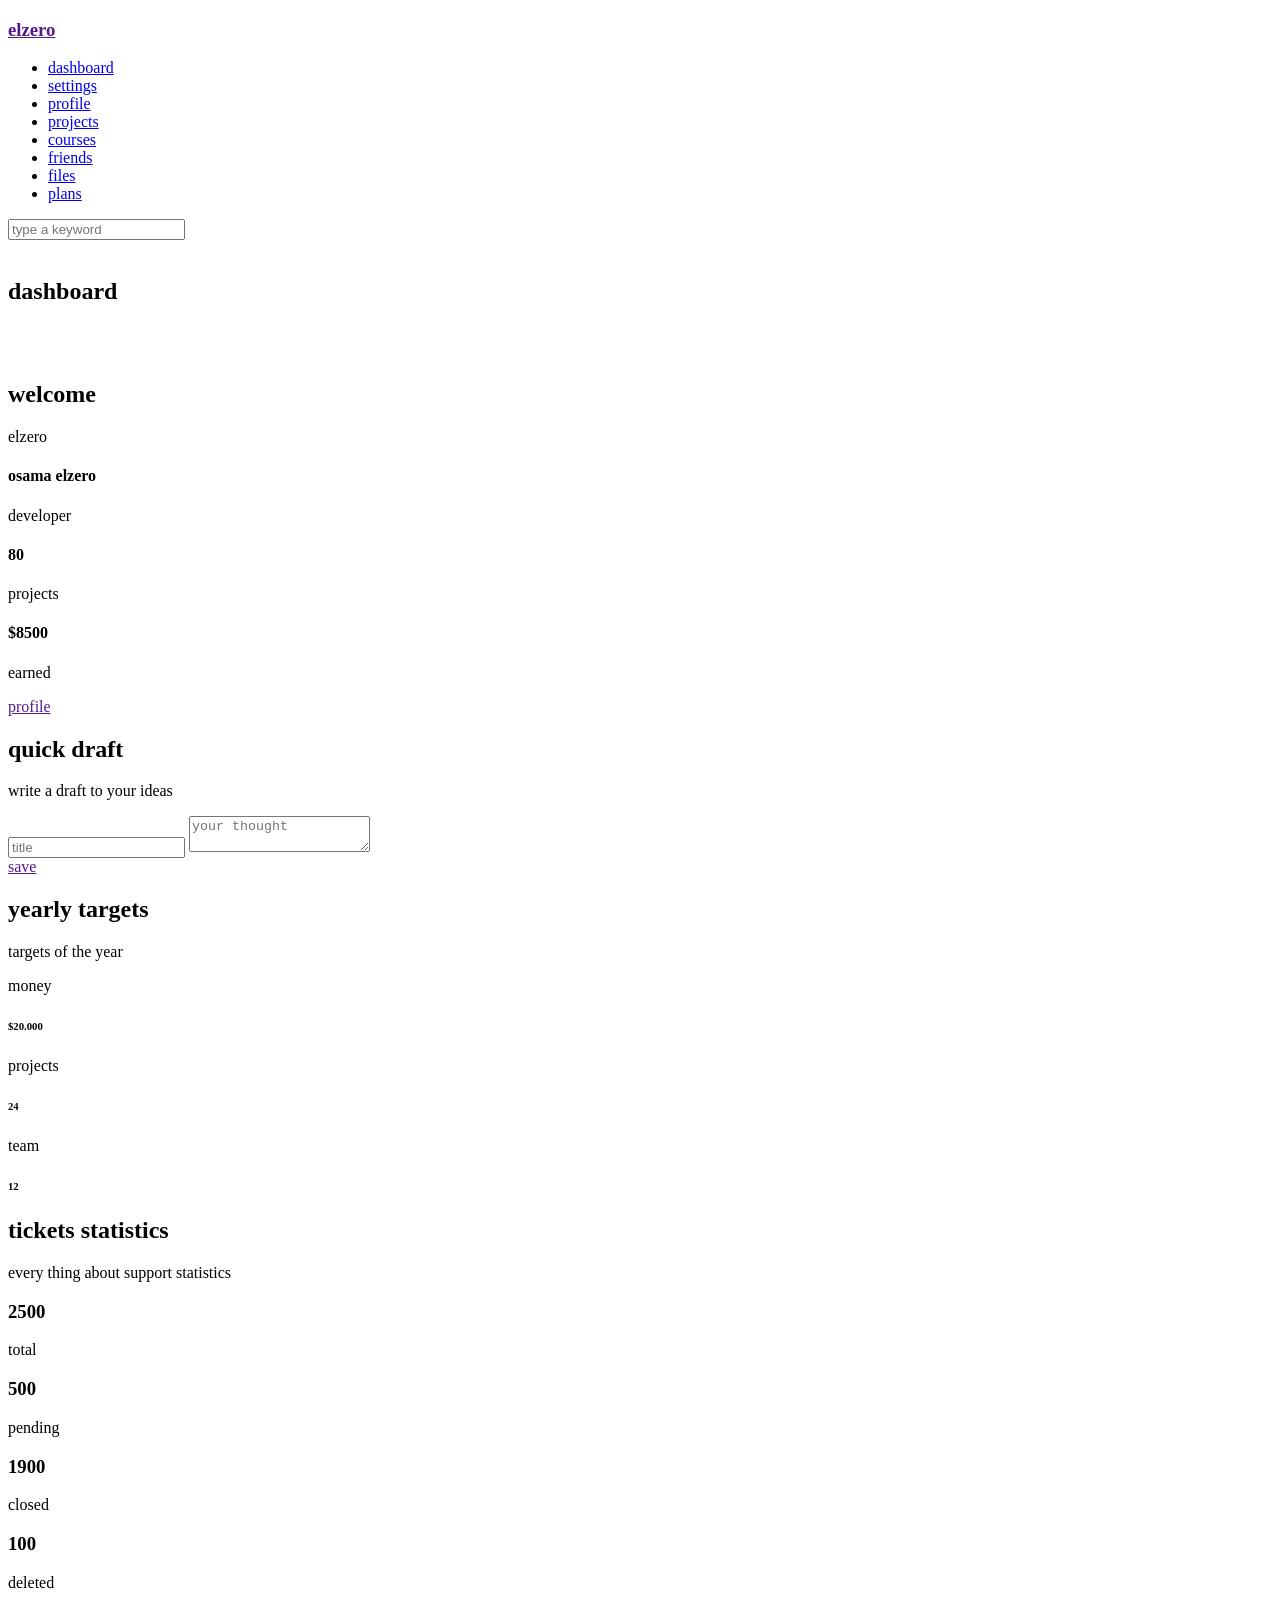
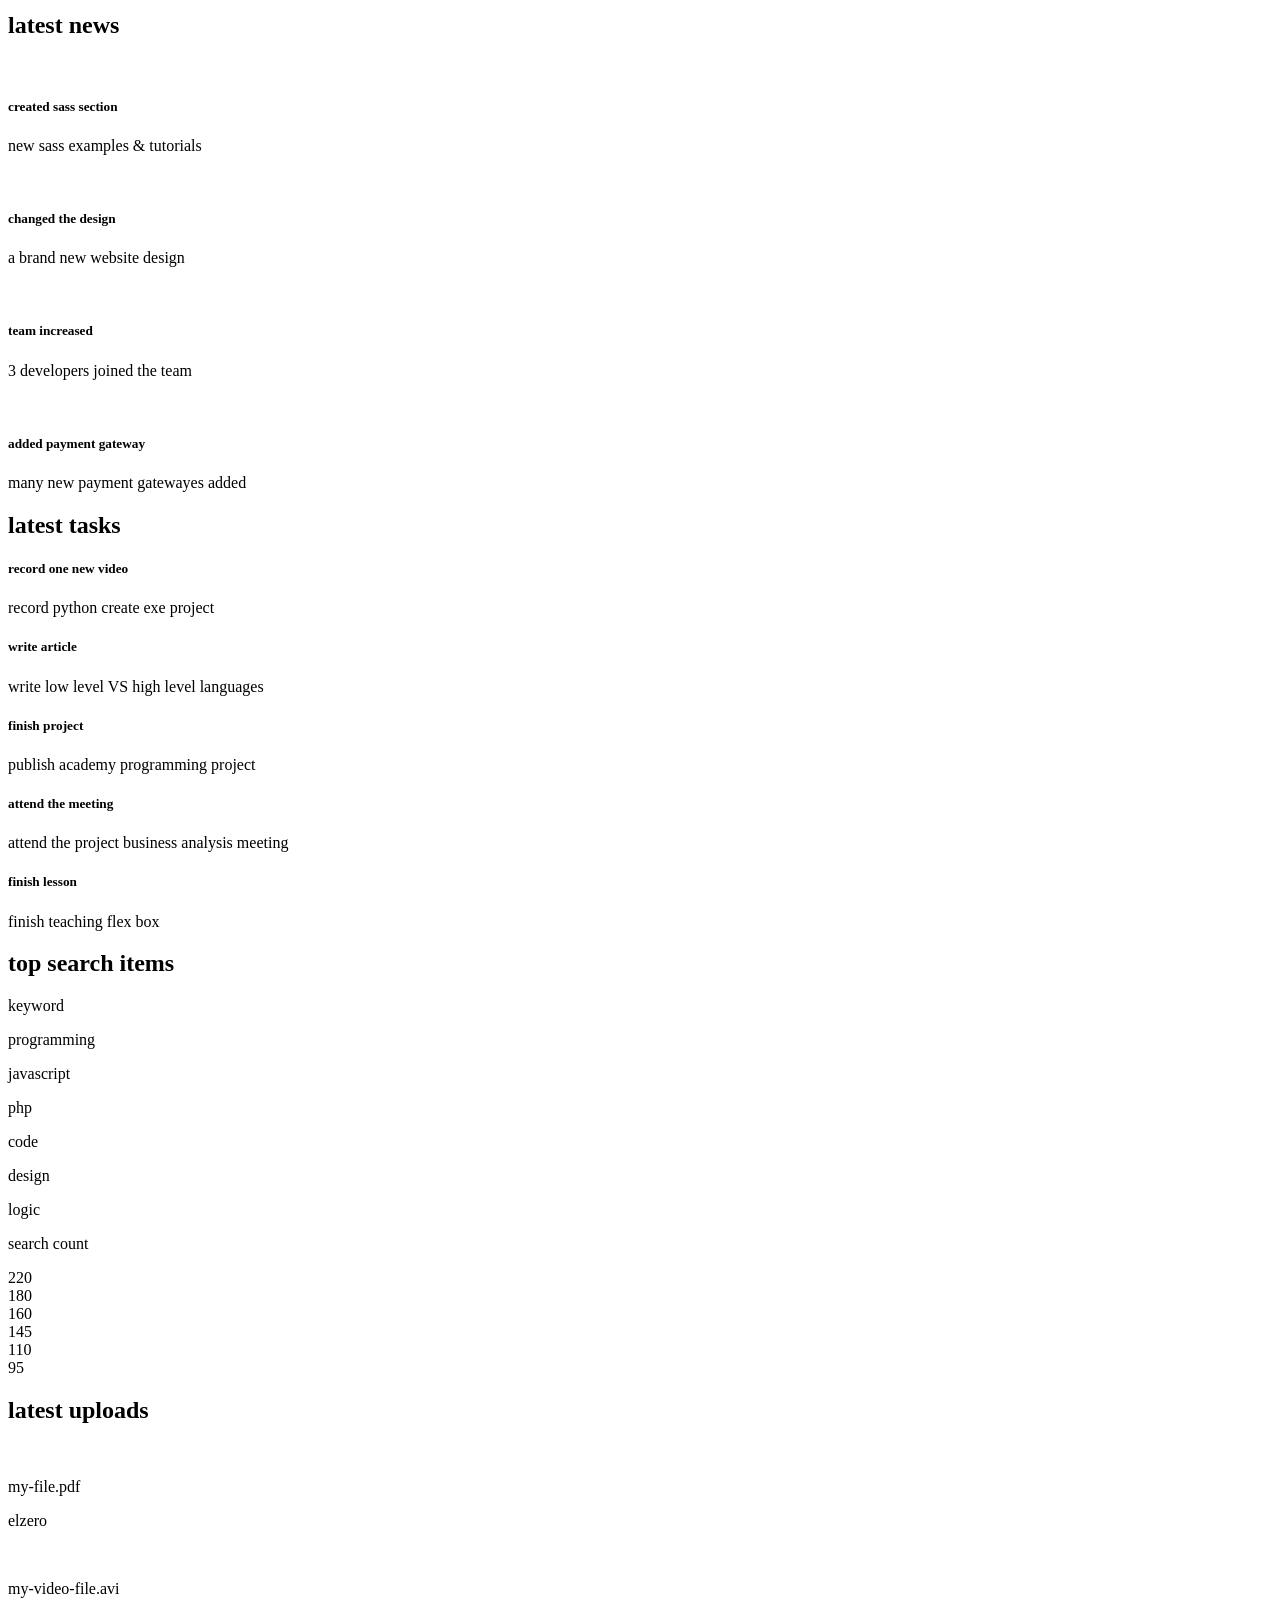
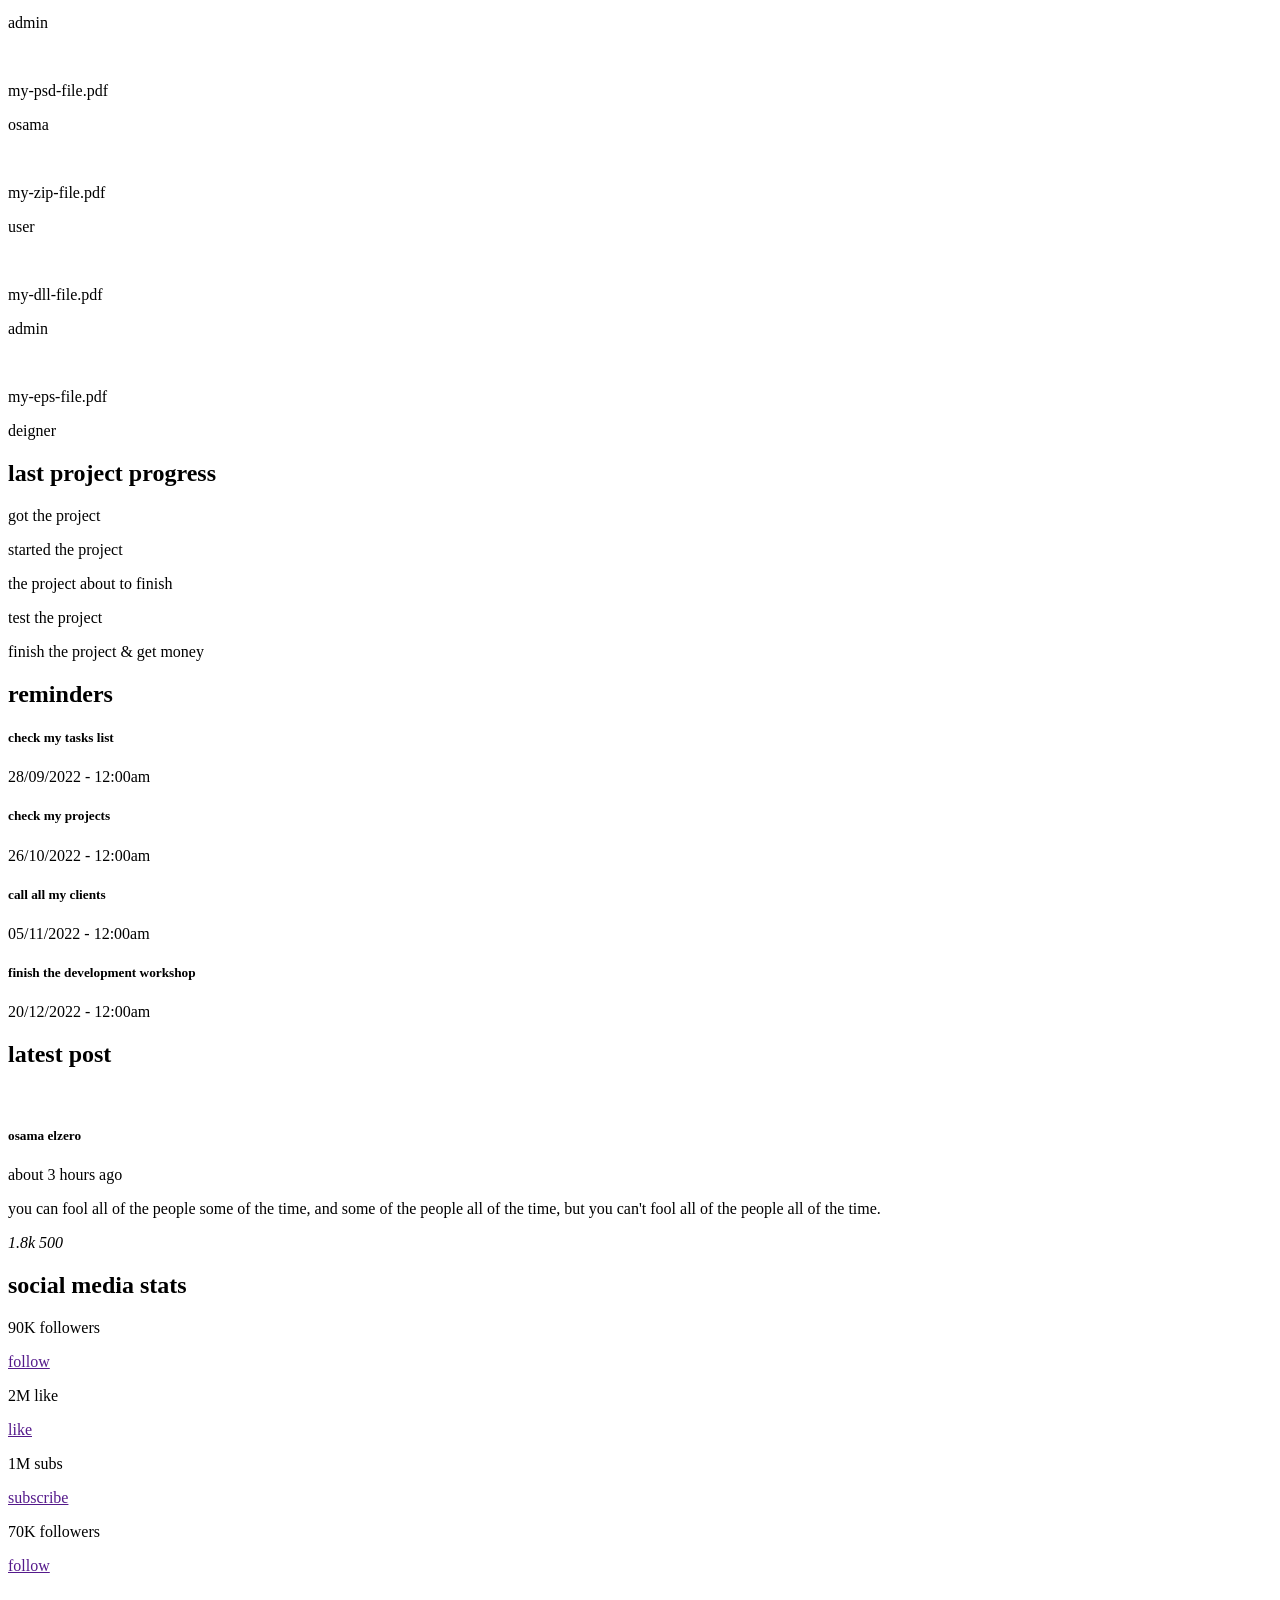
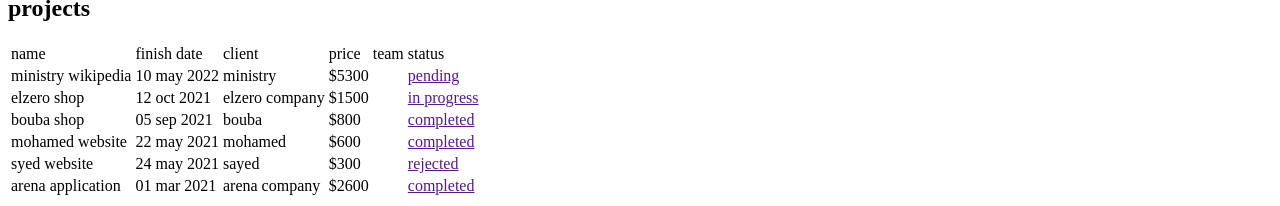
==== index.html @ 059d9dba "Add files via upload" ====
<!DOCTYPE html>
<html lang="en">
<head>
    <meta charset="UTF-8">
    <meta name="viewport" content="width=device-width, initial-scale=1.0">
    <title>Dashboard</title>
    <!-- Css-Files -->
    <link rel="stylesheet" href="/CSS/framework.css">
    <link rel="stylesheet" href="/CSS/normalized.css">
    <link rel="stylesheet" href="/CSS/style.css">
    <!-- Font-Awesome -->
    <link rel="stylesheet" href="https://cdnjs.cloudflare.com/ajax/libs/font-awesome/6.4.2/css/all.min.css"integrity="sha512-z3gLpd7yknf1YoNbCzqRKc4qyor8gaKU1qmn+CShxbuBusANI9QpRohGBreCFkKxLhei6S9CQXFEbbKuqLg0DA=="crossorigin="anonymous" referrerpolicy="no-referrer" />
    <!-- Google Font -->
    <link rel="preconnect" href="https://fonts.googleapis.com">
    <link rel="preconnect" href="https://fonts.gstatic.com" crossorigin>
    <link href="https://fonts.googleapis.com/css2?family=Cairo:wght@300;400;500;600;700;800;900;1000&display=swap" rel="stylesheet">
    <!--  -->
</head>
<body>
    <div class="page">
        <!-- Start-side-bar -->
    <aside>
        <h3 class="logo"><a href="">elzero</a></h3>
        <ul>
            <li class="active"><a href="index.html"><i class="fa-solid fa-chart-column fa-xs"></i>dashboard</a></li>
            <li><a href="settings.html"><i class="fa-solid fa-gear fa-xs"></i>settings</a></li>
            <li><a href="profile.html"><i class="fa-regular fa-user fa-xs"></i>profile</a></li>
            <li><a href="projects.html"><i class="fa-solid fa-diagram-project fa-xs"></i>projects</a></li>
            <li><a href="courses.html"><i class="fa-solid fa-graduation-cap fa-xs"></i>courses</a></li>
            <li><a href="friends.html"><i class="fa-regular fa-circle-user fa-xs"></i>friends</a></li>
            <li><a href="files.html"><i class="fa-regular fa-file fa-xs"></i>files</a></li>
            <li><a href="plans.html"><i class="fa-regular fa-credit-card fa-xs"></i>plans</a></li>
        </ul>
    </aside>
    <!-- End-side-bar -->
    <div class="website-content">
    <!-- Start-Nav-Bar -->
    <nav>
        <div class="container">
        <input type="search" placeholder="type a keyword">
        <div>
            <i class="fa-regular fa-bell"></i>
            <img src="/Images/avatar.png" alt="">
        </div>
        </div>
    </nav>
    <!-- End-Nav-Bar -->
    <!-- Start-Dashboard -->
    <section class="dashboard">
        <h2 class="heading">dashboard</h2>
        <div class="dashboard-content">
            <div class="container">
                <div class="box1">
                    <div class="image">
                    <img src="/Images/welcome.png" alt="">
                    </div>
                    <img class="image2" src="/Images/avatar.png" alt="">
                    <div class="text">
                        <h2>welcome</h2>
                        <p>elzero</p>
                    </div>
                    <div class="content">
                        <div>
                            <h4>osama elzero</h4>
                            <p>developer</p>
                        </div>
                        <div>
                            <h4>80</h4>
                            <p>projects</p>
                        </div>
                        <div>
                            <h4>$8500</h4>
                            <p>earned</p>
                        </div>
                    </div>
                    <a href="">profile</a>
                </div>
                <div class="box box2">
                    <h2 class="box-heading">quick draft</h2>
                    <p>write a draft to your ideas</p>
                    <form>
                    <input type="text" placeholder="title">
                    <textarea placeholder="your thought"></textarea>
                    </form>
                    <a href="">save</a>
                </div>
                <div class="box box3">
                    <h2 class="box-heading">yearly targets</h2>
                    <p>targets of the year</p>
                    <div class="box3-content">
                        <i class="fa-solid fa-dollar-sign fa-sm"></i>
                        <div class="details">
                            <p>money</p>
                            <h6>$20.000</h6>
                            <div class="progress"><div></div></div>
                        </div>
                    </div>
                    <div class="box3-content">
                        <i class="fa-solid fa-code fa-sm"></i>
                        <div class="details">
                            <p>projects</p>
                            <h6>24</h6>
                            <div class="progress"><div></div></div>
                        </div>
                    </div>
                    <div class="box3-content">
                        <i class="fa-solid fa-user fa-sm"></i>
                        <div class="details">
                            <p>team</p>
                            <h6>12</h6>
                            <div class="progress"><div></div></div>
                        </div>
                    </div>
                </div>
                <div class="box box4">
                    <h2 class="box-heading">tickets statistics</h2>
                    <p>every thing about support statistics</p>
                    <div class="box4-content">
                        <div>
                            <i class="fa-solid fa-square-poll-horizontal"></i>
                            <h3>2500</h3>
                            <p>total</p>
                        </div>
                        <div>
                            <i class="fa-solid fa-spinner"></i>
                            <h3>500</h3>
                            <p>pending</p>
                        </div>
                        <div>
                            <i class="fa-regular fa-circle-check"></i>
                            <h3>1900</h3>
                            <p>closed</p>
                        </div>
                        <div>
                            <i class="fa-regular fa-rectangle-xmark"></i>
                            <h3>100</h3>
                            <p>deleted</p>
                        </div>
                    </div>
                </div>
                <div class="box box5">
                    <h2 class="box-heading">latest news</h2>
                    <div class="box5-content">
                    <div class="content">
                        <img src="/Images/news-01.png" alt="">
                        <div class="text">
                            <h5>created sass section</h5>
                            <p>new sass examples & tutorials</p>
                        </div>
                    </div>
                    <div class="content">
                        <img src="/Images/news-02.png" alt="">
                        <div class="text">
                            <h5>changed the design</h5>
                            <p>a brand new website design</p>
                        </div>
                    </div>
                    <div class="content">
                        <img src="/Images/news-03.png" alt="">
                        <div class="text">
                            <h5>team increased</h5>
                            <p>3 developers joined the team</p>
                        </div>
                    </div>
                    <div class="content">
                        <img src="/Images/news-04.png" alt="">
                        <div class="text">
                            <h5>added payment gateway</h5>
                            <p>many new payment gatewayes added</p>
                        </div>
                    </div>
                    </div>
                </div>
                <div class="box box6">
                    <h2 class="box-heading">latest tasks</h2>
                    <div class="content">
                        <div class="text">
                        <h5>record one new video</h5>
                        <p>record python create exe project</p>
                        </div>
                        <a href=""><i class="fa-regular fa-trash-can fa-sm"></i></a>
                    </div>
                    <div class="content">
                        <div class="text">
                        <h5>write article</h5>
                        <p>write low level VS high level languages</p>
                        </div>
                        <a href=""><i class="fa-regular fa-trash-can fa-sm"></i></a>
                    </div>
                    <div class="content">
                        <div class="text">
                        <h5>finish project</h5>
                        <p>publish academy programming project</p>
                        </div>
                        <a href=""><i class="fa-regular fa-trash-can fa-sm"></i></a>
                    </div>
                    <div class="content">
                        <div class="text">
                        <h5>attend the meeting</h5>
                        <p>attend the project business analysis meeting</p>
                        </div>
                        <a href=""><i class="fa-regular fa-trash-can fa-sm"></i></a>
                    </div>
                    <div class="content">
                        <div class="text">
                        <h5>finish lesson</h5>
                        <p>finish teaching flex box</p>
                        </div>
                        <a href=""><i class="fa-regular fa-trash-can fa-sm"></i></a>
                    </div>
                </div>
                <div class="box box7">
                    <h2 class="box-heading">top search items</h2>
                    <div class="content">
                        <div class="col1">
                            <p>keyword</p>
                            <p>programming</p>
                            <p>javascript</p>
                            <p>php</p>
                            <p>code</p>
                            <p>design</p>
                            <p>logic</p>
                        </div>
                        <div class="col2">
                            <p>search count</p>
                            <div>220</div>
                            <div>180</div>
                            <div>160</div>
                            <div>145</div>
                            <div>110</div>
                            <div>95</div>
                        </div>
                    </div>
                </div>
                <div class="box box8">
                    <h2 class="box-heading">latest uploads</h2>
                    <div class="box8-content">
                    <div class="content">
                        <img src="/Images/pdf.svg" alt="">
                        <div class="text">
                            <p>my-file.pdf</p>
                            <p>elzero</p>
                        </div>
                    </div>
                    <div class="content">
                        <img src="/Images/avi.svg" alt="">
                        <div class="text">
                            <p>my-video-file.avi</p>
                            <p>admin</p>
                        </div>
                    </div>
                    <div class="content">
                        <img src="/Images/psd.svg" alt="">
                        <div class="text">
                            <p>my-psd-file.pdf</p>
                            <p>osama</p>
                        </div>
                    </div>
                    <div class="content">
                        <img src="/Images/zip.svg" alt="">
                        <div class="text">
                            <p>my-zip-file.pdf</p>
                            <p>user</p>
                        </div>
                    </div>
                    <div class="content">
                        <img src="/Images/dll.svg" alt="">
                        <div class="text">
                            <p>my-dll-file.pdf</p>
                            <p>admin</p>
                        </div>
                    </div>
                    <div class="content">
                        <img src="/Images/eps.svg" alt="">
                        <div class="text">
                            <p>my-eps-file.pdf</p>
                            <p>deigner</p>
                        </div>
                    </div>
                    </div>
                </div>
                <div class="box box9">
                    <h2 class="box-heading">last project progress</h2>
                    <div class="box9-content">
                    <div class="content">
                    <div class="list-style"><div></div></div>
                    <p>got the project</p>
                    </div>
                    <div class="content">
                    <div class="list-style"><div></div></div>
                    <p>started the project</p>
                    </div>
                    <div class="content">
                    <div class="list-style"><div></div></div>
                    <p>the project about to finish</p>
                    </div>
                    <div class="content">
                    <div class="list-style"><div></div></div>
                    <p>test the project</p>
                    </div>
                    <div class="content">
                    <div class="list-style"><div></div></div>
                    <p>finish the project & get money</p>
                    </div>
                    </div>
                </div>
                <div class="box box10">
                    <h2 class="box-heading">reminders</h2>
                    <div class="box10-content">
                    <div class="content">
                        <h5>check my tasks list</h5>
                        <p>28/09/2022 - 12:00am</p>
                    </div>
                    <div class="content">
                        <h5>check my projects</h5>
                        <p>26/10/2022 - 12:00am</p>
                    </div>
                    <div class="content">
                        <h5>call all my clients</h5>
                        <p>05/11/2022 - 12:00am</p>
                    </div>
                    <div class="content">
                        <h5>finish the development workshop</h5>
                        <p>20/12/2022 - 12:00am</p>
                    </div>
                    </div>
                </div>
                <div class="box box11">
                    <h2 class="box-heading">latest post</h2>
                    <div class="box11-content">
                        <div class="content">
                            <img src="/Images/avatar.png" alt="">
                            <div class="text">
                                <h5>osama elzero</h5>
                                <p>about 3 hours ago</p>
                            </div>
                        </div>
                        <p class="paragraph">
                            you can fool all of the people some of the time, and some of the people all of
                            the time, but you can't fool all of the people all of the time.</p>
                            <div class="social">
                                <i class="fa-regular fa-heart">1.8k</i>
                                <i class="fa-regular fa-comments">500</i>
                            </div>
                    </div>
                </div>
                <div class="box box12">
                    <h2 class="box-heading">social media stats</h2>
                    <div class="box12-content">
                        <div>
                            <i class="fa-brands fa-twitter fa-xl"></i>
                            <p>90K followers</p>
                            <a href="">follow</a>
                        </div>
                        <div>
                            <i class="fa-brands fa-facebook-f fa-xl"></i>
                            <p>2M like</p>
                            <a href="">like</a>
                        </div>
                        <div>
                            <i class="fa-brands fa-youtube fa-xl"></i>
                            <p>1M subs</p>
                            <a href="">subscribe</a>
                        </div>
                        <div>
                            <i class="fa-brands fa-linkedin fa-xl"></i>
                            <p>70K followers</p>
                            <a href="">follow</a>
                        </div>
                    </div>
                </div>
                <div class="box box13">
                    <h2 class="box-heading">projects</h2>
                    <table>
                        <thead>
                            <tr>
                            <td>name</td>
                            <td>finish date</td>
                            <td>client</td>
                            <td>price</td>
                            <td>team</td>
                            <td>status</td>
                            </tr>
                        </thead>
                        <tbody>
                            <tr>
                            <td>ministry wikipedia</td>
                            <td>10 may 2022</td>
                            <td>ministry</td>
                            <td>$5300</td>
                            <td>
                                <img src="/Images/team-01.png" alt="">
                                <img src="/Images/team-02.png" alt="">
                                <img src="/Images/team-03.png" alt="">
                                <img src="/Images/team-05.png" alt="">
                            </td>
                            <td><a href="">pending</a></td>
                            </tr>
                            <tr>
                                <td>elzero shop</td>
                                <td>12 oct 2021</td>
                                <td>elzero company</td>
                                <td>$1500</td>
                                <td>
                                    <img src="/Images/team-01.png" alt="">
                                    <img src="/Images/team-02.png" alt="">
                                    <img src="/Images/team-05.png" alt="">
                                </td>
                                <td><a href="">in progress</a></td>
                            </tr>
                            <tr>
                                <td>bouba shop</td>
                                <td>05 sep 2021</td>
                                <td>bouba</td>
                                <td>$800</td>
                                <td>
                                    <img src="/Images/team-02.png" alt="">
                                    <img src="/Images/team-03.png" alt="">
                                </td>
                                <td><a href="">completed</a></td>
                            </tr>
                            <tr>
                                <td>mohamed website</td>
                                <td>22 may 2021</td>
                                <td>mohamed</td>
                                <td>$600</td>
                                <td>
                                    <img src="/Images/team-01.png" alt="">
                                    <img src="/Images/team-02.png" alt="">
                                </td>
                                <td><a href="">completed</a></td>
                            </tr>
                            <tr>
                                <td>syed website</td>
                                <td>24 may 2021</td>
                                <td>sayed</td>
                                <td>$300</td>
                                <td>
                                    <img src="/Images/team-01.png" alt="">
                                    <img src="/Images/team-03.png" alt="">
                                </td>
                                <td><a href="">rejected</a></td>
                            </tr>
                            <tr>
                                <td>arena application</td>
                                <td>01 mar 2021</td>
                                <td>arena company</td>
                                <td>$2600</td>
                                <td>
                                    <img src="/Images/team-01.png" alt="">
                                    <img src="/Images/team-02.png" alt="">
                                    <img src="/Images/team-03.png" alt="">
                                    <img src="/Images/team-04.png" alt="">
                                </td>
                                <td><a href="">completed</a></td>
                            </tr>
                        </tbody>
                    </table>
                </div>
            </div>
        </div>
    </section>
    <!-- End-Dashboard -->
    </div>
    </div>
</body>
</html>
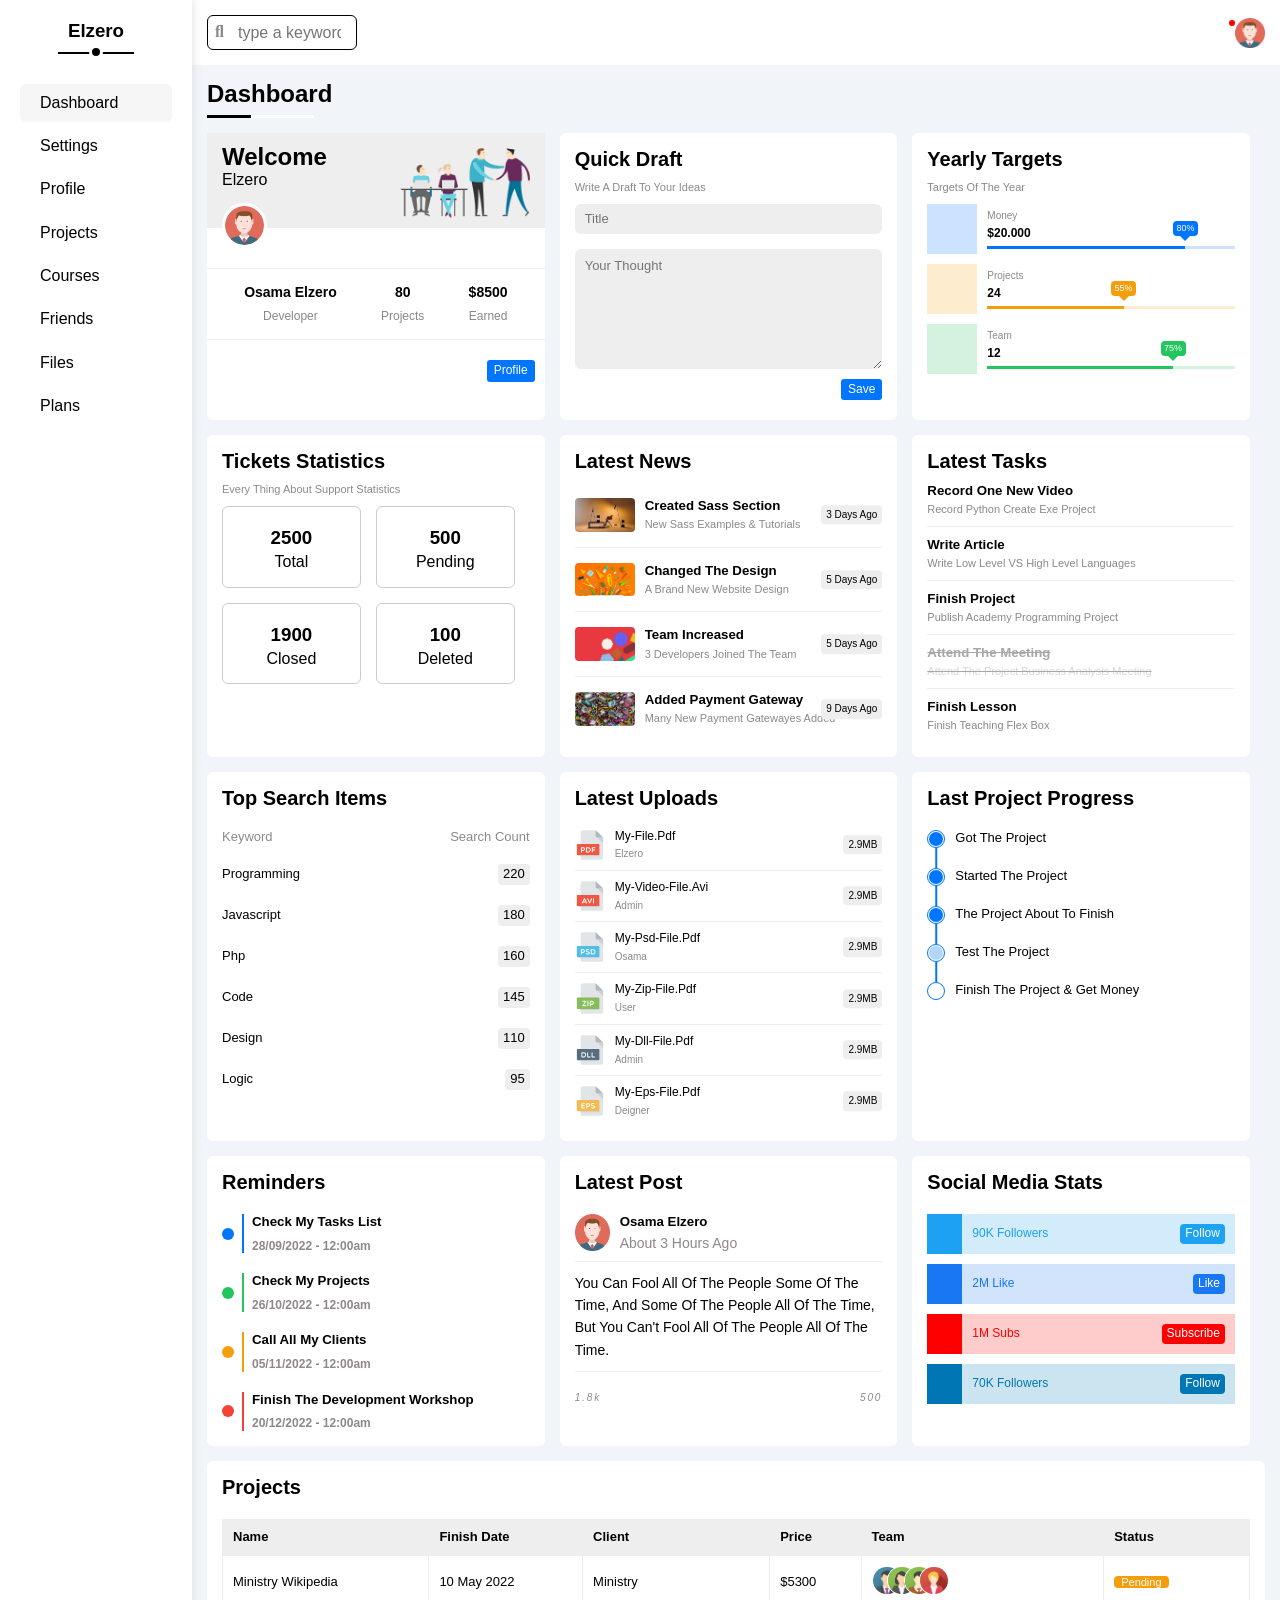
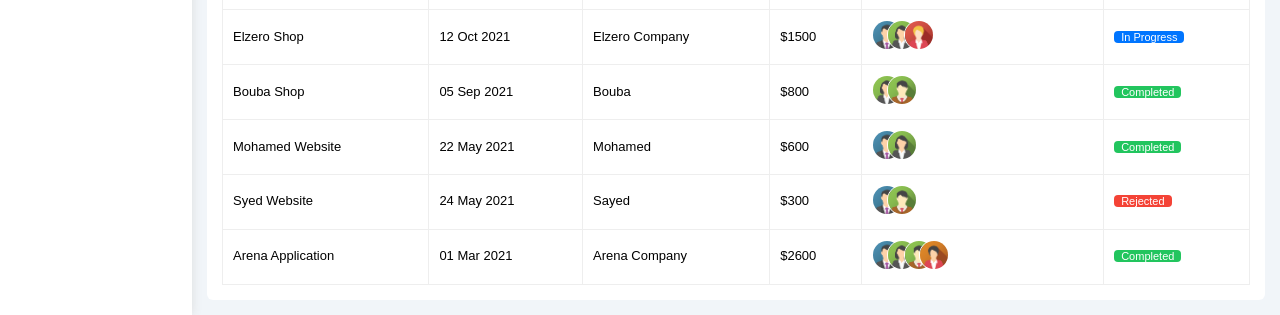
==== commit f86ff67a: "Update index.html" ====
--- a/index.html
+++ b/index.html
@@ -5,7 +5,7 @@
     <meta name="viewport" content="width=device-width, initial-scale=1.0">
     <title>Dashboard</title>
     <!-- Css-Files -->
-    <link rel="stylesheet" href="/CSS/framework.css">
+    <!-- <link rel="stylesheet" href="/CSS/framework.css">  -->
     <link rel="stylesheet" href="/CSS/normalized.css">
     <link rel="stylesheet" href="/CSS/style.css">
     <!-- Font-Awesome -->
@@ -464,4 +464,4 @@
     </div>
     </div>
 </body>
-</html>+</html>
--- a/CSS/normalized.css
+++ b/CSS/normalized.css
@@ -0,0 +1,349 @@
+/*! normalize.css v8.0.1 | MIT License | github.com/necolas/normalize.css */
+
+/* Document
+   ========================================================================== */
+
+/**
+ * 1. Correct the line height in all browsers.
+ * 2. Prevent adjustments of font size after orientation changes in iOS.
+ */
+
+  html {
+    line-height: 1.15; /* 1 */
+    -webkit-text-size-adjust: 100%; /* 2 */
+  }
+  
+  /* Sections
+     ========================================================================== */
+  
+  /**
+   * Remove the margin in all browsers.
+   */
+  
+  body {
+    margin: 0;
+  }
+  
+  /**
+   * Render the `main` element consistently in IE.
+   */
+  
+  main {
+    display: block;
+  }
+  
+  /**
+   * Correct the font size and margin on `h1` elements within `section` and
+   * `article` contexts in Chrome, Firefox, and Safari.
+   */
+  
+  h1 {
+    font-size: 2em;
+    margin: 0.67em 0;
+  }
+  
+  /* Grouping content
+     ========================================================================== */
+  
+  /**
+   * 1. Add the correct box sizing in Firefox.
+   * 2. Show the overflow in Edge and IE.
+   */
+  
+  hr {
+    box-sizing: content-box; /* 1 */
+    height: 0; /* 1 */
+    overflow: visible; /* 2 */
+  }
+  
+  /**
+   * 1. Correct the inheritance and scaling of font size in all browsers.
+   * 2. Correct the odd `em` font sizing in all browsers.
+   */
+  
+  pre {
+    font-family: monospace, monospace; /* 1 */
+    font-size: 1em; /* 2 */
+  }
+  
+  /* Text-level semantics
+     ========================================================================== */
+  
+  /**
+   * Remove the gray background on active links in IE 10.
+   */
+  
+  a {
+    background-color: transparent;
+  }
+  
+  /**
+   * 1. Remove the bottom border in Chrome 57-
+   * 2. Add the correct text decoration in Chrome, Edge, IE, Opera, and Safari.
+   */
+  
+  abbr[title] {
+    border-bottom: none; /* 1 */
+    text-decoration: underline; /* 2 */
+    text-decoration: underline dotted; /* 2 */
+  }
+  
+  /**
+   * Add the correct font weight in Chrome, Edge, and Safari.
+   */
+  
+  b,
+  strong {
+    font-weight: bolder;
+  }
+  
+  /**
+   * 1. Correct the inheritance and scaling of font size in all browsers.
+   * 2. Correct the odd `em` font sizing in all browsers.
+   */
+  
+  code,
+  kbd,
+  samp {
+    font-family: monospace, monospace; /* 1 */
+    font-size: 1em; /* 2 */
+  }
+  
+  /**
+   * Add the correct font size in all browsers.
+   */
+  
+  small {
+    font-size: 80%;
+  }
+  
+  /**
+   * Prevent `sub` and `sup` elements from affecting the line height in
+   * all browsers.
+   */
+  
+  sub,
+  sup {
+    font-size: 75%;
+    line-height: 0;
+    position: relative;
+    vertical-align: baseline;
+  }
+  
+  sub {
+    bottom: -0.25em;
+  }
+  
+  sup {
+    top: -0.5em;
+  }
+  
+  /* Embedded content
+     ========================================================================== */
+  
+  /**
+   * Remove the border on images inside links in IE 10.
+   */
+  
+  img {
+    border-style: none;
+  }
+  
+  /* Forms
+     ========================================================================== */
+  
+  /**
+   * 1. Change the font styles in all browsers.
+   * 2. Remove the margin in Firefox and Safari.
+   */
+  
+  button,
+  input,
+  optgroup,
+  select,
+  textarea {
+    font-family: inherit; /* 1 */
+    font-size: 100%; /* 1 */
+    line-height: 1.15; /* 1 */
+    margin: 0; /* 2 */
+  }
+  
+  /**
+   * Show the overflow in IE.
+   * 1. Show the overflow in Edge.
+   */
+  
+  button,
+  input { /* 1 */
+    overflow: visible;
+  }
+  
+  /**
+   * Remove the inheritance of text transform in Edge, Firefox, and IE.
+   * 1. Remove the inheritance of text transform in Firefox.
+   */
+  
+  button,
+  select { /* 1 */
+    text-transform: none;
+  }
+  
+  /**
+   * Correct the inability to style clickable types in iOS and Safari.
+   */
+  
+  button,
+  [type="button"],
+  [type="reset"],
+  [type="submit"] {
+    -webkit-appearance: button;
+  }
+  
+  /**
+   * Remove the inner border and padding in Firefox.
+   */
+  
+  button::-moz-focus-inner,
+  [type="button"]::-moz-focus-inner,
+  [type="reset"]::-moz-focus-inner,
+  [type="submit"]::-moz-focus-inner {
+    border-style: none;
+    padding: 0;
+  }
+  
+  /**
+   * Restore the focus styles unset by the previous rule.
+   */
+  
+  button:-moz-focusring,
+  [type="button"]:-moz-focusring,
+  [type="reset"]:-moz-focusring,
+  [type="submit"]:-moz-focusring {
+    outline: 1px dotted ButtonText;
+  }
+  
+  /**
+   * Correct the padding in Firefox.
+   */
+  
+  fieldset {
+    padding: 0.35em 0.75em 0.625em;
+  }
+  
+  /**
+   * 1. Correct the text wrapping in Edge and IE.
+   * 2. Correct the color inheritance from `fieldset` elements in IE.
+   * 3. Remove the padding so developers are not caught out when they zero out
+   *    `fieldset` elements in all browsers.
+   */
+  
+  legend {
+    box-sizing: border-box; /* 1 */
+    color: inherit; /* 2 */
+    display: table; /* 1 */
+    max-width: 100%; /* 1 */
+    padding: 0; /* 3 */
+    white-space: normal; /* 1 */
+  }
+  
+  /**
+   * Add the correct vertical alignment in Chrome, Firefox, and Opera.
+   */
+  
+  progress {
+    vertical-align: baseline;
+  }
+  
+  /**
+   * Remove the default vertical scrollbar in IE 10+.
+   */
+  
+  textarea {
+    overflow: auto;
+  }
+  
+  /**
+   * 1. Add the correct box sizing in IE 10.
+   * 2. Remove the padding in IE 10.
+   */
+  
+  [type="checkbox"],
+  [type="radio"] {
+    box-sizing: border-box; /* 1 */
+    padding: 0; /* 2 */
+  }
+  
+  /**
+   * Correct the cursor style of increment and decrement buttons in Chrome.
+   */
+  
+  [type="number"]::-webkit-inner-spin-button,
+  [type="number"]::-webkit-outer-spin-button {
+    height: auto;
+  }
+  
+  /**
+   * 1. Correct the odd appearance in Chrome and Safari.
+   * 2. Correct the outline style in Safari.
+   */
+  
+  [type="search"] {
+    -webkit-appearance: textfield; /* 1 */
+    outline-offset: -2px; /* 2 */
+  }
+  
+  /**
+   * Remove the inner padding in Chrome and Safari on macOS.
+   */
+  
+  [type="search"]::-webkit-search-decoration {
+    -webkit-appearance: none;
+  }
+  
+  /**
+   * 1. Correct the inability to style clickable types in iOS and Safari.
+   * 2. Change font properties to `inherit` in Safari.
+   */
+  
+  ::-webkit-file-upload-button {
+    -webkit-appearance: button; /* 1 */
+    font: inherit; /* 2 */
+  }
+  
+  /* Interactive
+     ========================================================================== */
+  
+  /*
+   * Add the correct display in Edge, IE 10+, and Firefox.
+   */
+  
+  details {
+    display: block;
+  }
+  
+  /*
+   * Add the correct display in all browsers.
+   */
+  
+  summary {
+    display: list-item;
+  }
+  
+  /* Misc
+     ========================================================================== */
+  
+  /**
+   * Add the correct display in IE 10+.
+   */
+  
+  template {
+    display: none;
+  }
+  
+  /**
+   * Add the correct display in IE 10.
+   */
+  
+  [hidden] {
+    display: none;
+  }
--- a/CSS/style.css
+++ b/CSS/style.css
@@ -0,0 +1,1775 @@
+/* Start-Global-Rules */
+* {
+    margin: 0;
+    padding: 0;
+    box-sizing: border-box;
+    font-family: 'Cairo', sans-serif;
+    scroll-behavior: smooth;
+}
+body {
+    background-color: #f1f5f9;
+}
+*:focus {
+    outline: none;
+}
+ul {
+    list-style: none;
+}
+a {
+    text-decoration: none;
+}
+section {
+    padding-bottom: 15px;
+    text-transform: capitalize;
+}
+.container {
+    padding-left: 15px;
+    padding-right: 15px;
+    margin: auto;
+}
+/* Mobile */
+/* @media (max-width: 767px) {
+    .container {
+        width: 400px;
+    }
+} */
+/* Small */
+/* @media (min-width: 768px) {
+    .container {
+        width: 750px;
+    }
+}     */
+/* Medium */
+/* @media (min-width: 992px) {
+    .container {
+        width: 970px;
+    }
+} */
+/* Large */
+/* @media (min-width: 1200px) {
+    .container {
+        width: 1170px;
+    }
+} */
+/* End-Global-Rules */
+/* Start-Variables */
+:root {
+    --main-color: #eeeeee;
+    --text-color: #8f8888;
+    --settings-main-color: #0075ff;
+    --main-gap: 10px;
+    --container-gap: 15px;
+    --box-gap: 20px;
+}
+/* Start-Variables */
+/* Start-Components */
+.active {
+    background-color: #f6f6f6;
+}
+.website-content {
+    width: 85%;
+    display: flex;
+    flex-direction: column;
+}
+.heading {
+    text-transform: capitalize;
+    padding-bottom: 10px;
+    width: fit-content;
+    position: relative;
+    margin: 15px 0 15px 15px;
+}
+.heading::before {
+    content: "";
+    position: absolute;
+    bottom: 0;
+    width: 85%;
+    height: 3px;
+    background-color: white;
+}
+.heading::after {
+    content: "";
+    position: absolute;
+    bottom: 0;
+    left: 0;
+    width: 35%;
+    height: 3px;
+    background-color: black;
+}
+.box {
+    width: calc((100% / 3) - 15px);
+    background-color: white;
+    position: relative;
+    border-radius: 6px;
+    padding: 15px;
+}
+.box-heading {
+    font-size: 20px;
+}
+.box-heading + p {
+    font-size: 11px;
+    color: var(--text-color);
+}
+.p-box {
+    background-color: white;
+    position: relative;
+    border-radius: 6px;
+    padding: 15px;
+}
+.c-box {
+    width: calc((100% / 5) - 15px);
+    background-color: white;
+    position: relative;
+    border-radius: 6px;
+}
+.f-box {
+    width: calc((100% / 5) - 15px);
+    background-color: white;
+    position: relative;
+    border-radius: 6px;
+    padding: 10px 10px 15px;
+}
+/* End-Components */
+.page {
+    min-height: 100vh;
+    display: flex;
+}
+/* Start-Side-Bar */
+aside {
+    background-color: white;
+    width: 15%;
+    padding: 20px;
+    text-transform: capitalize;
+    box-shadow: 0 0 10px #ddd;
+    z-index: 1;
+}
+aside .logo {
+    margin: 0 auto;
+    width: fit-content;
+    padding: 0 10px 10px;
+    margin-bottom: 30px;
+    border-bottom: 2px solid black;
+    position: relative;
+}
+aside .logo a {
+    color: black;
+}
+aside .logo::after {
+    content: "";
+    position: absolute;
+    width: 8px;
+    height: 8px;
+    background-color: black;
+    border: 3px solid white;
+    border-radius: 50%;
+    bottom: -7px;
+    left: 50%;
+    transform: translateX(-50%);
+}
+aside ul li {
+    padding: 10px 0 10px 10px ;
+    margin-bottom: 5px;
+    border-radius: 6px;
+    cursor: pointer;
+}
+aside ul li:hover {
+    background-color: #f6f6f6;
+}
+aside ul li a {
+    color: black;
+}
+aside ul li a i {
+    margin-right: 10px;
+}
+/* End-Side-Bar */
+/* Start-Nav-Bar */
+nav {
+    background-color: white;
+    padding-top: 15px;
+    padding-bottom: 15px;
+    position: relative;
+}
+nav .container {
+    display: flex;
+    justify-content: space-between;
+}
+nav .container input {
+    width: 150px;
+    padding: 7.5px 0 7.5px 30px;
+    border: 1px solid black;
+    border-radius: 6px;
+}
+nav::before {
+    content: "\f002";
+    font-family: "Font Awesome 5 Free";
+    font-weight: 600;
+    position: absolute;
+    top: 23px;
+    left: 23px;
+    color: var(--text-color);
+}
+nav .container div {
+    display: flex;
+    align-items: center;
+    gap: var(--container-gap);
+    position: relative;
+}
+nav .container div::before {
+    content: "";
+    position: absolute;
+    width: 6px;
+    height: 6px;
+    border-radius: 50%;
+    background-color: red;
+    top: 5px;
+    left: 20%;
+}
+nav .container div img {
+    width: 30px;
+}
+/* End-Nav-Bar */
+/* Start-Dashboard */
+.dashboard .dashboard-content .container {
+    display: flex;
+    flex-wrap: wrap;
+    gap: var(--container-gap);
+}
+.dashboard .dashboard-content .container .box1 {
+    width: calc((100% / 3) - 15px);
+    background-color: white;
+    position: relative;
+    border-radius: 6px;
+    padding-bottom: 60px;
+}
+.dashboard .dashboard-content .container .box1 .image {
+    background-color: var(--main-color);
+    display: flex;
+    justify-content: flex-end;
+    padding: 15px 15px 10px;
+}
+.dashboard .dashboard-content .container .box1 .image img {
+    width: 130px;
+}
+.dashboard .dashboard-content .container .box1 .image2 {
+    width: 45px;
+    position: absolute;
+    top: 70px;
+    left: 15px;
+    border: 3px solid white;
+    border-radius: 50%;
+}
+.dashboard .dashboard-content .container .box1 .text {
+    position: absolute;
+    top: 10px;
+    left: 15px;
+}
+.dashboard .dashboard-content .container .box1 .content {
+    margin-top: 40px;
+    margin-bottom: 20px;
+    display: flex;
+    justify-content: space-around;
+    align-items: center;
+    text-align: center;
+    padding: 15px;
+    border-top: 1px solid var(--main-color);
+    border-bottom: 1px solid var(--main-color);
+}
+.dashboard .dashboard-content .container .box1 .content div h4  {
+    font-size: 14px;
+    font-weight: 600;
+    margin-bottom: 10px;
+}
+.dashboard .dashboard-content .container .box1 .content div p {
+    color: #888888;
+    font-size: 12px;
+}
+.dashboard .dashboard-content .container .box1 a {
+    position: absolute;
+    right: 10px;
+    background-color: #0075ff;
+    color: white;
+    padding: 4px 7px;
+    font-size: 12px;
+    border-radius: 3px;
+}
+.dashboard .dashboard-content .container .box2 {
+    display: flex;
+    flex-direction: column;
+    gap: var(--main-gap);
+}
+.dashboard .dashboard-content .container .box2 form {
+    display: flex;
+    flex-direction: column;
+    gap: var(--container-gap);
+}
+.dashboard .dashboard-content .container .box2 input {
+    height: 30px;
+    padding-left: 10px;
+    border: 0;
+    background-color: #eeeeee;
+    border-radius: 6px;
+    text-transform: capitalize;
+    font-size: 13px;
+}
+.dashboard .dashboard-content .container .box2 textarea {
+    height: 120px;
+    border: 0;
+    background-color: var(--main-color);
+    border-radius: 6px;
+    padding: 10px;
+    text-transform: capitalize;
+    font-size: 13px;
+}
+.dashboard .dashboard-content .container .box2 a {
+    align-self: flex-end;
+    background-color: #0075ff;
+    color: white;
+    padding: 4px 7px;
+    font-size: 12px;
+    border-radius: 3px;
+}
+.dashboard .dashboard-content .container .box3 {
+    display: flex;
+    flex-direction: column;
+    gap: var(--main-gap);
+}
+.dashboard .dashboard-content .container .box3 .box3-content {
+    display: flex;
+    gap: var(--main-gap);
+}
+.dashboard .dashboard-content .container .box3 .box3-content i {
+    width: 50px;
+    height: 50px;
+    display: flex;
+    justify-content: center;
+    align-items: center;
+}
+.dashboard .dashboard-content .container .box3 .box3-content:first-of-type i {
+    background-color: #cce3ff;
+    color: #0075ff;
+}
+.dashboard .dashboard-content .container .box3 .box3-content:nth-of-type(2) i {
+    background-color: #fdecce;
+    color: #f59e0b;
+}
+.dashboard .dashboard-content .container .box3 .box3-content:last-of-type i {
+    background-color: #d3f3df;
+    color: #22c55e;
+}
+.dashboard .dashboard-content .container .box3 .box3-content .details {
+    display: flex;
+    flex-direction: column;
+    gap: 5px;
+    align-self: flex-end;
+    width: calc(100% - 60px);
+    padding-bottom: 5px;
+}
+.dashboard .dashboard-content .container .box3 .box3-content .details p {
+    font-size: 10px;
+    color: var(--text-color);
+}
+.dashboard .dashboard-content .container .box3 .box3-content .details h6 {
+    font-size: 12px;
+}
+.dashboard .dashboard-content .container .box3 .box3-content .details .progress {
+    height: 3px;
+}
+.dashboard .dashboard-content .container .box3 .box3-content .details .progress div {
+    height: 100%;
+    position: relative;
+}
+.dashboard .dashboard-content .container .box3 .box3-content:first-of-type .details .progress {
+    background-color: #cce3ff;
+}
+.dashboard .dashboard-content .container .box3 .box3-content:first-of-type .details .progress div {
+    width: 80%;
+    background-color: #0075ff;
+}
+.dashboard .dashboard-content .container .box3 .box3-content:nth-of-type(2) .details .progress {
+    background-color: #fdecce;
+}
+.dashboard .dashboard-content .container .box3 .box3-content:nth-of-type(2) .details .progress div {
+    width: 55%;
+    background-color: #f59e0b;
+}
+.dashboard .dashboard-content .container .box3 .box3-content:last-of-type .details .progress {
+    background-color: #d3f3df;
+}
+.dashboard .dashboard-content .container .box3 .box3-content:last-of-type .details .progress div {
+    width: 75%;
+    background-color: #22c55e;
+}
+.dashboard .dashboard-content .container .box3 .box3-content .details .progress div::before {
+    position: absolute;
+    width: 25px;
+    height: 15px;
+    top: -25px;
+    right: -12.5px;
+    border-radius: 4px;
+    display: flex;
+    justify-content: center;
+    align-items: center;
+    font-size: 9px;
+    color: white;
+}
+.dashboard .dashboard-content .container .box3 .box3-content .details .progress div::after {
+    content: "";
+    position: absolute;
+    border: 5px solid;
+    top: -10px;
+    right: -5px;
+}
+.dashboard .dashboard-content .container .box3 .box3-content:first-of-type .details .progress div::before {
+    content: "80%";
+    background-color: #0075ff;
+}
+.dashboard .dashboard-content .container .box3 .box3-content:first-of-type .details .progress div::after {
+    border-color: #0075ff transparent transparent transparent;
+}
+.dashboard .dashboard-content .container .box3 .box3-content:nth-of-type(2) .details .progress div::before {
+    content: "55%";
+    background-color: #f59e0b;
+}
+.dashboard .dashboard-content .container .box3 .box3-content:nth-of-type(2) .details .progress div::after {
+    border-color: #f59e0b transparent transparent transparent;
+}
+.dashboard .dashboard-content .container .box3 .box3-content:last-of-type .details .progress div::before {
+    content: "75%";
+    background-color: #22c55e;
+}
+.dashboard .dashboard-content .container .box3 .box3-content:last-of-type .details .progress div::after {
+    border-color: #22c55e transparent transparent transparent;
+}
+.dashboard .dashboard-content .container .box4 {
+    display: flex;
+    flex-direction: column;
+    gap: var(--main-gap);
+}
+.dashboard .dashboard-content .container .box4 .box4-content {
+    display: flex;
+    flex-wrap: wrap;
+    gap: var(--container-gap);
+}
+.dashboard .dashboard-content .container .box4 .box4-content div {
+    width: calc((100% / 2) - 15px);
+    border: 1px solid #cccccc;
+    border-radius: 6px;
+    display: flex;
+    flex-direction: column;
+    justify-content: center;
+    align-items: center;
+    gap: 5px;
+    padding: 15px;
+}
+.dashboard .dashboard-content .container .box4 .box4-content div:first-child i {
+    color: #f59e0b;
+}
+.dashboard .dashboard-content .container .box4 .box4-content div:nth-child(2) i {
+    color: #0075ff;
+}
+.dashboard .dashboard-content .container .box4 .box4-content div:nth-child(3) i {
+    color: #22c55e;
+}
+.dashboard .dashboard-content .container .box4 .box4-content div:last-child i {
+    color: #f44336;
+}
+.dashboard .dashboard-content .container .box5 {
+    display: flex;
+    flex-direction: column;
+    gap: var(--main-gap);
+}
+.dashboard .dashboard-content .container .box5 .box5-content {
+    display: flex;
+    flex-direction: column;
+}
+.dashboard .dashboard-content .container .box5 .box5-content .content {
+    display: flex;
+    gap: var(--main-gap);
+    padding: 15px 0;
+    position: relative;
+}
+.dashboard .dashboard-content .container .box5 .box5-content .content:not(:last-child) {
+    border-bottom: 1px solid var(--main-color);
+}
+.dashboard .dashboard-content .container .box5 .box5-content .content::after {
+    position: absolute;
+    background-color: var(--main-color);
+    padding: 4px 5px;
+    top: 50%;
+    transform: translateY(-50%);
+    right: 0;
+    font-size: 10px;
+    border-radius: 4px;
+}
+.dashboard .dashboard-content .container .box5 .box5-content .content:first-child:after {
+    content: "3 days ago";
+}
+.dashboard .dashboard-content .container .box5 .box5-content .content:nth-child(2):after {
+    content: "5 days ago";
+}
+.dashboard .dashboard-content .container .box5 .box5-content .content:nth-child(3):after {
+    content: "5 days ago";
+}
+.dashboard .dashboard-content .container .box5 .box5-content .content:last-child:after {
+    content: "9 days ago";
+}
+.dashboard .dashboard-content .container .box5 .box5-content .content img {
+    width: 60px;
+    border-radius: 4px;
+}
+.dashboard .dashboard-content .container .box5 .box5-content .content .text h5 {
+    margin-bottom: 5px;
+}
+.dashboard .dashboard-content .container .box5 .box5-content .content .text p {
+    font-size: 11px;
+    color: var(--text-color);
+}
+.dashboard .dashboard-content .container .box6 {
+    display: flex;
+    flex-direction: column;
+}
+.dashboard .dashboard-content .container .box6 .content {
+    display: flex;
+    justify-content: space-between;
+    align-items: center;
+    padding: 10px 0;
+}
+.dashboard .dashboard-content .container .box6 .content:not(:last-child) {
+    border-bottom: 1px solid var(--main-color);
+}
+.dashboard .dashboard-content .container .box6 .content:nth-of-type(4) {
+    text-decoration: line-through;
+    cursor: not-allowed;
+    position: relative;
+}
+.dashboard .dashboard-content .container .box6 .content:nth-of-type(4)::before {
+    content: "";
+    position: absolute;
+    width: 100%;
+    height: 100%;
+    top: 0;
+    background-color: rgba(255, 255, 255, 0.655);
+}
+.dashboard .dashboard-content .container .box6 .content:nth-of-type(4) i {
+    cursor: not-allowed;
+}
+.dashboard .dashboard-content .container .box6 .content .text {
+    display: flex;
+    flex-direction: column;
+    gap: 5px;
+}
+.dashboard .dashboard-content .container .box6 .content .text p {
+    font-size: 11px;
+    color: var(--text-color);
+}
+.dashboard .dashboard-content .container .box6 .content a {
+    color: black;
+    transition: .1s;
+}
+.dashboard .dashboard-content .container .box6 .content:not(:nth-of-type(4)) a:hover {
+    transform: scale(1.1);
+}
+.dashboard .dashboard-content .container .box7 {
+    display: flex;
+    flex-direction: column;
+    gap: var(--box-gap);
+}
+.dashboard .dashboard-content .container .box7 .content {
+    display: flex;
+    justify-content: space-between;
+}
+.dashboard .dashboard-content .container .box7 .content .col1,
+.dashboard .dashboard-content .container .box7 .content .col2 {
+    display: flex;
+    flex-direction: column;
+    gap: var(--box-gap);
+}
+.dashboard .dashboard-content .container .box7 .content .col1 p:not(:first-child) {
+    padding: 3px 0;
+}
+.dashboard .dashboard-content .container .box7 .content .col2 {
+    align-items: flex-end;
+}
+.dashboard .dashboard-content .container .box7 .content .col1 p:first-child,
+.dashboard .dashboard-content .container .box7 .content .col2 p {
+    color: var(--text-color);
+}
+.dashboard .dashboard-content .container .box7 .content .col1 p,
+.dashboard .dashboard-content .container .box7 .content .col2 p {
+    font-size: 13px;
+}
+.dashboard .dashboard-content .container .box7 .content .col2 div {
+    font-size: 13px;
+    background-color: var(--main-color);
+    padding: 3px 5px;
+    border-radius: 4px;
+}
+.dashboard .dashboard-content .container .box8 {
+    display: flex;
+    flex-direction: column;
+    gap: var(--main-gap);
+}
+.dashboard .dashboard-content .container .box8 .box8-content .content {
+    padding: 10px 0;
+    display: flex;
+    gap: var(--main-gap);
+    position: relative;
+}
+.dashboard .dashboard-content .container .box8 .box8-content .content::after {
+    content: "2.9mb";
+    position: absolute;
+    font-size: 10px;
+    padding: 4px 5px;
+    background-color: var(--main-color);
+    border-radius: 4px;
+    top: 50%;
+    transform: translateY(-50%);
+    right: 0;
+    text-transform: uppercase;
+}
+.dashboard .dashboard-content .container .box8 .box8-content .content:not(:last-child) {
+    border-bottom: 1px solid var(--main-color);
+}
+.dashboard .dashboard-content .container .box8 .box8-content .content img {
+    width: 30px;
+}
+.dashboard .dashboard-content .container .box8 .box8-content .content .text {
+    display: flex;
+    flex-direction: column;
+    gap: 5px;
+}
+.dashboard .dashboard-content .container .box8 .box8-content .content .text p:first-child {
+    font-size: 12px;
+}
+.dashboard .dashboard-content .container .box8 .box8-content .content .text p:last-child {
+    font-size: 10px;
+    color: var(--text-color);
+}
+.dashboard .dashboard-content .container .box9 {
+    display: flex;
+    flex-direction: column;
+    gap: var(--box-gap);
+}
+.dashboard .dashboard-content .container .box9 .box9-content {
+    display: flex;
+    flex-direction: column;
+    gap: var(--box-gap);
+}
+.dashboard .dashboard-content .container .box9 .content {
+    display: flex;
+    align-items: center;
+    gap: var(--main-gap);
+}
+.dashboard .dashboard-content .container .box9 .content .list-style {
+    width: 18px;
+    height: 18px;
+    border-radius: 50%;
+    padding: 1px;
+    border: 1px solid #0075ff;
+    position: relative;
+}
+.dashboard .dashboard-content .container .box9 .content:not(:last-child) .list-style::after {
+    content: "";
+    position: absolute;
+    width: 21px;
+    height: 1.5px;
+    background-color: #0075ff;
+    bottom: -12px;
+    right: -2.5px;
+    transform: rotate(90deg);
+}
+.dashboard .dashboard-content .container .box9 .content .list-style div {
+    width: 100%;
+    height: 100%;
+    border-radius: 50%;
+    background-color: #0075ff;
+}
+.dashboard .dashboard-content .container .box9 .content:nth-child(4) .list-style div {
+    background-color: #b3d6ff;
+}
+.dashboard .dashboard-content .container .box9 .content:last-child .list-style div {
+    background-color: transparent;
+}
+.dashboard .dashboard-content .container .box9 .content p {
+    font-size: 13px;
+}
+.dashboard .dashboard-content .container .box10 {
+    display: flex;
+    flex-direction: column;
+    gap: var(--box-gap);
+}
+.dashboard .dashboard-content .container .box10 .box10-content {
+    display: flex;
+    flex-direction: column;
+    gap: var(--box-gap);
+    padding-left: 30px;
+}
+.dashboard .dashboard-content .container .box10 .box10-content .content {
+    display: flex;
+    flex-direction: column;
+    gap: var(--main-gap);
+    position: relative;
+}
+.dashboard .dashboard-content .container .box10 .box10-content .content::before {
+    content: "";
+    position: absolute;
+    width: 12px;
+    height: 12px;
+    border-radius: 50%;
+    left: -30px;
+    top: 50%;
+    transform: translateY(-50%);
+}
+.dashboard .dashboard-content .container .box10 .box10-content .content::after {
+    content: "";
+    position: absolute;
+    width: 2px;
+    height: 100%;
+    left: -10px;
+    top: 0;
+}
+.dashboard .dashboard-content .container .box10 .box10-content .content:first-of-type:before,
+.dashboard .dashboard-content .container .box10 .box10-content .content:first-of-type:after {
+    background-color: #0075ff;
+}
+.dashboard .dashboard-content .container .box10 .box10-content .content:nth-of-type(2):before,
+.dashboard .dashboard-content .container .box10 .box10-content .content:nth-of-type(2):after {
+    background-color: #22c55e;
+}
+.dashboard .dashboard-content .container .box10 .box10-content .content:nth-of-type(3):before,
+.dashboard .dashboard-content .container .box10 .box10-content .content:nth-of-type(3):after {
+    background-color: #f59e0b;
+}
+.dashboard .dashboard-content .container .box10 .box10-content .content:last-of-type:before,
+.dashboard .dashboard-content .container .box10 .box10-content .content:last-of-type:after {
+    background-color: #f44336;
+}
+.dashboard .dashboard-content .container .box10 .box10-content .content p {
+    font-size: 12px;
+    color: var(--text-color);
+    font-weight: 600;
+}
+.dashboard .dashboard-content .container .box11 {
+    display: flex;
+    flex-direction: column;
+    gap: var(--box-gap);
+}
+.dashboard .dashboard-content .container .box11 .box11-content {
+    display: flex;
+    flex-direction: column;
+    gap: var(--main-gap);
+}
+.dashboard .dashboard-content .container .box11 .box11-content .content {
+    display: flex;
+    gap: var(--main-gap);
+}
+.dashboard .dashboard-content .container .box11 .box11-content .content img {
+    width: 35px;
+}
+.dashboard .dashboard-content .container .box11 .box11-content .content .text {
+    display: flex;
+    flex-direction: column;
+    gap: 5px;
+}
+.dashboard .dashboard-content .container .box11 .box11-content .content .text h5 {
+    font-weight: 700;
+}
+.dashboard .dashboard-content .container .box11 .box11-content .content .text p {
+    font-size: 14px;
+    color: var(--text-color);
+}
+.dashboard .dashboard-content .container .box11 .box11-content .paragraph {
+    font-size: 14px;
+    font-weight: 500;
+    line-height: 1.6;
+    padding: 10px 0;
+    margin-bottom: 10px;
+    border-top: 1px solid var(--main-color);
+    border-bottom: 1px solid var(--main-color);
+}
+.dashboard .dashboard-content .container .box11 .box11-content .social {
+    display: flex;
+    justify-content: space-between;
+    font-size: 10px;
+    color: var(--text-color);
+}
+.dashboard .dashboard-content .container .box11 .box11-content .social i {
+    display: flex;
+    gap: 5px;
+    letter-spacing: 1.9px;
+}
+.dashboard .dashboard-content .container .box12 {
+    display: flex;
+    flex-direction: column;
+    gap: var(--box-gap);
+}
+.dashboard .dashboard-content .container .box12 .box12-content {
+    display: flex;
+    flex-direction: column;
+    gap: var(--main-gap);
+}
+.dashboard .dashboard-content .container .box12 .box12-content div {
+    display: flex;
+    align-items: center;
+    gap: var(--main-gap);
+    position: relative;
+    font-size: 12px;
+}
+.dashboard .dashboard-content .container .box12 .box12-content div:first-child {
+    background-color: #d2ecfc;
+    color: #1da1f2;
+}
+.dashboard .dashboard-content .container .box12 .box12-content div:nth-child(2) {
+    background-color: #d1e4fc;
+    color: #1877f2;
+}
+.dashboard .dashboard-content .container .box12 .box12-content div:nth-child(3) {
+    background-color: #ffcccc;
+    color: red;
+}
+.dashboard .dashboard-content .container .box12 .box12-content div:last-child {
+    background-color: #cce4f0;
+    color: #0077b5;
+}
+.dashboard .dashboard-content .container .box12 .box12-content div i {
+    width: 35px;
+    height: 40px;
+    display: flex;
+    justify-content: center;
+    align-items: center;
+    color: white;
+}
+.dashboard .dashboard-content .container .box12 .box12-content div:first-child i {
+    background-color: #1da1f2;
+}
+.dashboard .dashboard-content .container .box12 .box12-content div:nth-child(2) i {
+    background-color: #1877f2;
+}
+.dashboard .dashboard-content .container .box12 .box12-content div:nth-child(3) i {
+    background-color: red;
+}
+.dashboard .dashboard-content .container .box12 .box12-content div:last-child i {
+    background-color: #0077b5;
+}
+.dashboard .dashboard-content .container .box12 .box12-content div a {
+    position: absolute;
+    right: 10px;
+    padding: 3px 5px;
+    border-radius: 4px;
+    color: white;
+}
+.dashboard .dashboard-content .container .box12 .box12-content div:first-child a {
+    background-color: #1da1f2;
+}
+.dashboard .dashboard-content .container .box12 .box12-content div:nth-child(2) a {
+    background-color: #1877f2;
+}
+.dashboard .dashboard-content .container .box12 .box12-content div:nth-child(3) a {
+    background-color: red;
+}
+.dashboard .dashboard-content .container .box12 .box12-content div:last-child a {
+    background-color: #0077b5;
+}
+.dashboard .dashboard-content .container .box13 {
+    width: 100%;
+    display: flex;
+    flex-direction: column;
+    gap: var(--box-gap);
+}
+.dashboard .dashboard-content .container .box13 table {
+    border-collapse: collapse;
+    font-size: 13px;
+    font-weight: 500;
+}
+.dashboard .dashboard-content .container .box13 table thead {
+    background-color: var(--main-color);
+    font-weight: 800;
+}
+.dashboard .dashboard-content .container .box13 table tr td {
+    border: 1px solid var(--main-color);
+    padding: 10px;
+}
+.dashboard .dashboard-content .container .box13 table tbody tr td img {
+    width: 30px;
+    border: 1px solid white;
+    border-radius: 50%;
+}
+.dashboard .dashboard-content .container .box13 table tbody tr td img:nth-child(2) {
+    transform: translateX(-18px);
+}
+.dashboard .dashboard-content .container .box13 table tbody tr td img:nth-child(3) {
+    transform: translateX(-35px);
+}
+.dashboard .dashboard-content .container .box13 table tbody tr td img:nth-child(4) {
+    transform: translateX(-53px);
+}
+.dashboard .dashboard-content .container .box13 table tbody tr td a {
+    color: white;
+    font-size: 11px;
+    padding: 0 7px;
+    border-radius: 4px;
+}
+.dashboard .dashboard-content .container .box13 table tbody tr:first-child td a {
+    background-color: #f59e0b;
+}
+.dashboard .dashboard-content .container .box13 table tbody tr:nth-child(2) td a {
+    background-color: #0075ff;
+}
+.dashboard .dashboard-content .container .box13 table tbody tr:nth-child(3) td a,
+.dashboard .dashboard-content .container .box13 table tbody tr:nth-child(4) td a,
+.dashboard .dashboard-content .container .box13 table tbody tr:last-child td a {
+    background-color: #22c55e;
+}
+.dashboard .dashboard-content .container .box13 table tbody tr:nth-child(5) td a {
+    background-color: #f44336;
+}
+/* End-Dashboard */
+/* Start-Settings */
+.settings .container {
+    display: flex;
+    flex-wrap: wrap;
+    gap: var(--container-gap);
+}
+.settings .container .s-box1 {
+    display: flex;
+    flex-direction: column;
+    gap: var(--box-gap);
+}
+.settings .container .s-box1 .text {
+    display: flex;
+    flex-direction: column;
+    gap: var(--main-gap);
+}
+.settings .container .s-box1 .text p {
+    font-size: 13px;
+    color: var(--text-color);
+}
+.settings .container .s-box1 .toogle {
+    display: flex;
+    position: relative;
+}
+.settings .container .s-box1 .toogle .toogle-text {
+    display: flex;
+    flex-direction: column;
+    gap: var(--main-gap);
+}
+.settings .container .s-box1 .toogle .toogle-text p {
+    font-size: 13px;
+    color: var(--text-color);
+}
+.settings .container .s-box1 .toogle i {
+    align-self: center;
+    position: absolute;
+    right: 0;
+    color: var(--settings-main-color);
+}
+.settings .container .s-box1 textarea {
+    height: 130px;
+    padding: 10px;
+    font-size: 12px;
+    border-radius: 5px;
+    border-color: var(--text-color);
+}
+.settings .container .s-box2 {
+    display: flex;
+    flex-direction: column;
+    gap: var(--main-gap);
+}
+.settings .container .s-box2 form {
+    display: flex;
+    flex-direction: column;
+    gap: 5px;
+    font-size: 12px;
+}
+.settings .container .s-box2 form label {
+    color: var(--text-color);
+}
+.settings .container .s-box2 form input {
+    margin-bottom: 5px;
+    padding: 7px 5px;
+    border: 1px solid var(--text-color);
+    border-radius: 5px;
+}
+.settings .container .s-box2 form div {
+    display: flex;
+    flex-direction: column;
+    gap: 5px;
+    position: relative;
+}
+.settings .container .s-box2 form div input {
+    width: 80%;
+}
+.settings .container .s-box2 form div::after {
+    content: "change";
+    position: absolute;
+    color: var(--settings-main-color);
+    right: 10px;
+    top: 50%;
+    cursor: pointer;
+}
+.settings .container .s-box3 {
+    display: flex;
+    flex-direction: column;
+    gap: var(--main-gap);
+}
+.settings .container .s-box3 .content {
+    display: flex;
+    padding-bottom: 20px;
+    position: relative;
+}
+.settings .container .s-box3 .content:not(:last-child) {
+    border-bottom: 1px solid var(--main-color);
+}
+.settings .container .s-box3 .content .text {
+    display: flex;
+    flex-direction: column;
+    gap: 5px;
+}
+.settings .container .s-box3 .content .text h5 {
+    font-size: 13px;
+    font-weight: normal;
+}
+.settings .container .s-box3 .content .text p {
+    font-size: 11px;
+    color: var(--text-color);
+}
+.settings .container .s-box3 .content a,
+.settings .container .s-box3 .content i {
+    position: absolute;
+    right: 0;
+    top: 50%;
+    transform: translateY(-50%);
+}
+.settings .container .s-box3 .content:first-of-type a {
+    padding: 4px 5px;
+    color: white;
+    background-color: var(--settings-main-color);
+    border-radius: 4px;
+    font-size: 12px;
+}
+.settings .container .s-box3 .content:nth-of-type(2) i {
+    color: var(--settings-main-color);
+}
+.settings .container .s-box3 .content:last-of-type a {
+    padding: 4px 5px;
+    color: black;
+    background-color: var(--main-color);
+    border-radius: 4px;
+    font-size: 12px;
+}
+.settings .container .s-box4 {
+    display: flex;
+    flex-direction: column;
+    gap: var(--main-gap);
+}
+.settings .container .s-box4 .box-heading + p {
+    margin-bottom: 5px;
+}
+.settings .container .s-box4 div {
+    display: flex;
+    align-items: center;
+    gap: var(--main-gap);
+    background-color: #f6f6f6;
+    border: 1px solid #dddddd;
+    border-radius: 6px;
+    color: #888888;
+    font-size: 12px;
+}
+.settings .container .s-box4 div i {
+    padding-right: 5px;
+    border-right: 1px solid #dddddd;
+    padding: 8px;
+}
+.settings .container .s-box5 {
+    display: flex;
+    flex-direction: column;
+    gap: var(--main-gap);
+}
+.settings .container .s-box5 form {
+    margin-top: 5px;
+    display: flex;
+    flex-direction: column;
+    gap: var(--main-gap);
+    font-size: 13px;
+}
+.settings .container .s-box5 form div {
+    display: flex;
+    gap: 5px;
+}
+.settings .container .s-box5 form div input,
+.settings .container .s-box5 form div label {
+    cursor: pointer;
+}
+.settings .container .s-box6 {
+    display: flex;
+    flex-direction: column;
+    gap: var(--main-gap);
+}
+.settings .container .s-box6 form {
+    padding: 10px 0;
+    display: flex;
+    flex-direction: column;
+    gap: var(--main-gap);
+    border-bottom: 1px solid var(--main-color);
+    font-size: 14px;
+}
+.settings .container .s-box6 form div {
+    display: flex;
+    gap: 5px;
+}
+.settings .container .s-box6 form div input,
+.settings .container .s-box6 form div label {
+    cursor: pointer;
+}
+.settings .container .s-box6 .bars {
+    display: flex;
+    gap: 5px;
+}
+.settings .container .s-box6 .bars div {
+    width: calc((100% / 3) - 5px);
+    display: flex;
+    flex-direction: column;
+    justify-content: center;
+    align-items: center;
+    gap: var(--main-gap);
+    padding: 10px 0 5px;
+    border: 2px solid var(--main-color);
+    border-radius: 6px;
+    font-size: 13px;
+}
+.settings .container .s-box6 .bars div:nth-child(2) {
+    border-color: var(--settings-main-color);
+    color: var(--settings-main-color);
+}
+/* End-Settings */
+/* Start-Pofile */
+.profile {
+    text-transform: capitalize;
+}
+.profile .container {
+    display: grid;
+    gap: var(--container-gap);
+    grid-template-areas: 
+    "p-box1 p-box1 p-box1 p-box1 p-box1 p-box1"
+    "p-box2 p-box2 p-box3 p-box3 p-box3 p-box3";
+}
+.profile .container .p-box1 {
+    grid-area: p-box1;
+    display: flex;
+}
+.profile .container .p-box1 .info {
+    display: flex;
+    flex-direction: column;
+    align-items: center;
+    gap: var(--main-gap);
+    padding: 20px 30px;
+    border-right: 1px solid var(--main-color);
+}
+.profile .container .p-box1 .info img {
+    width: 80px;
+}
+.profile .container .p-box1 .info h5 {
+    font-size: 16px;
+}
+.profile .container .p-box1 .info p {
+    font-size: 13px;
+    color: var(--text-color);
+    font-weight: 600;
+}
+.profile .container .p-box1 .info .out {
+    position: relative;
+    height: 5px;
+    width: 100%;
+    border-radius: 6px;
+    background-color: var(--main-color);
+}
+.profile .container .p-box1 .info .out div {
+    position: absolute;
+    height: 100%;
+    width: 70%;
+    top: 0;
+    border-radius: 6px;
+    background-color: var(--settings-main-color);
+}
+.profile .container .p-box1 .info i {
+    color: #f59e0b;
+}
+.profile .container .p-box1 .details .data {
+    display: flex;
+    align-items: flex-end;
+    gap: 20px;
+    padding: 10px 20px;
+}
+.profile .container .p-box1 .details .data:not(:last-child) {
+    border-bottom: 1px solid var(--main-color);
+}
+.profile .container .p-box1 .details .data .general {
+    display: flex;
+    flex-direction: column;
+    gap: var(--main-gap);
+    width: 180px;
+}
+.profile .container .p-box1 .details .data .general + p {
+    width: 240px;
+}
+.profile .container .p-box1 .details .data .general + p + p {
+    width: 150px;
+}
+.profile .container .p-box1 .details .data p {
+    font-size: 13px;
+    color: var(--text-color);
+}
+.profile .container .p-box1 .details .data p span {
+    color: black;
+}
+.profile .container .p-box1 .details .data i {
+    margin-bottom: 7px;
+    color: var(--settings-main-color);
+    cursor: pointer;
+}
+.profile .container .p-box1 .details .data:nth-child(2) i,
+.profile .container .p-box1 .details .data:last-child i {
+    color: #cccccc;
+    transform: rotate(180deg);
+}
+.profile .container .p-box2 {
+    grid-area: p-box2;
+    display: flex;
+    flex-direction: column;
+    gap: var(--main-gap);
+}
+.profile .container .p-box2 .skills div {
+    padding: 10px 0;
+    border-bottom: 1px solid var(--main-color);
+    display: flex;
+    gap: 5px;
+}
+.profile .container .p-box2 .skills div p {
+    padding: 3px 5px;
+    font-size: 13px;
+    background-color: var(--main-color);
+    border-radius: 4px;
+}
+.profile .container .p-box3 {
+    grid-area: p-box3;
+    display: flex;
+    flex-direction: column;
+    gap: var(--main-gap);
+}
+.profile .container .p-box3 .content {
+    display: flex;
+    gap: 10px;
+    padding: 10px 0;
+    position: relative;
+    font-size: 12px;
+    font-weight: 500;
+}
+.profile .container .p-box3 .content:not(:last-child) {
+    border-bottom: 1px solid var(--main-color);
+}
+.profile .container .p-box3 .content img {
+    width: 40px;
+}
+.profile .container .p-box3 .content .text {
+    display: flex;
+    flex-direction: column;
+    gap: 5px;
+}
+.profile .container .p-box3 .content .time {
+    position: absolute;
+    right: 0;
+    display: flex;
+    flex-direction: column;
+    gap: var(--main-gap);
+}
+.profile .container .p-box3 .content .time p:first-child {
+    align-self: flex-end;
+}
+.profile .container .p-box3 .content .text p:last-child,
+.profile .container .p-box3 .content .time p:last-child {
+    color: var(--text-color);
+}
+/* End-Pofile */
+/* Start-Projects */
+.projects .container {
+    display: flex;
+    flex-wrap: wrap;
+    gap: var(--container-gap);
+}
+.projects .container .box {
+    display: flex;
+    flex-direction: column;
+    gap: var(--main-gap);
+    position: relative;
+}
+.projects .container .box::before {
+    content: "15/06/2022";
+    position: absolute;
+    top: 10px;
+    right: 15px;
+    color: var(--text-color);
+    font-size: 11px;
+    font-weight: 600;
+}
+.projects .container .box:first-child::before {
+    content: "15/10/2022";
+}
+.projects .container .box h5 {
+    font-weight: 600;
+}
+.projects .container .box h5 + p {
+    font-size: 12px;
+    color: var(--text-color);
+    font-weight: 600;
+}
+.projects .container .box .images {
+    padding: 20px 0 10px;
+    border-bottom: 1px solid var(--main-color);
+}
+.projects .container .box .images img {
+    width: 30px;
+    border-radius: 50%;
+    border: 2px solid white;
+}
+.projects .container .box .images img:nth-child(2) {
+    transform: translateX(-15px);
+}
+.projects .container .box .images img:nth-child(3) {
+    transform: translateX(-30px);
+}
+.projects .container .box .images img:nth-child(4) {
+    transform: translateX(-45px);
+}
+.projects .container .box .images img:nth-child(5) {
+    transform: translateX(-60px);
+}
+.projects .container .box .text {
+    display: flex;
+    justify-content: flex-end;
+    gap: 5px;
+    padding-bottom: 10px;
+    border-bottom: 1px solid var(--main-color);
+}
+.projects .container .box .text p {
+    padding: 3px 5px;
+    background-color: var(--main-color);
+    border-radius: 5px;
+    font-size: 11px;
+}
+.projects .container .box .progress {
+    display: flex;
+    justify-content: space-between;
+    align-items: center;
+}
+.projects .container .box .progress .out {
+    width: 50%;
+    height: 5px;
+    border-radius: 6px;
+    background-color: var(--main-color);
+}
+.projects .container .box .progress .out div {
+    height: 100%;
+    border-radius: 6px;
+}
+.projects .container .box:first-child .progress .out div,
+.projects .container .box:nth-child(6) .progress .out div {
+    background-color: #f44336;
+}
+.projects .container .box:nth-child(3) .progress .out div {
+    background-color: #0075ff;
+}
+.projects .container .box:nth-child(2) .progress .out div,
+.projects .container .box:nth-child(4) .progress .out div,
+.projects .container .box:nth-child(5) .progress .out div,
+.projects .container .box:nth-child(7) .progress .out div,
+.projects .container .box:nth-child(8) .progress .out div,
+.projects .container .box:last-child .progress .out div {
+    background-color: #22c55e;
+}
+.projects .container .box:first-child .progress .out div {
+    width: 50%;
+}
+.projects .container .box:nth-child(2) .progress .out div {
+    width: 80%;
+}
+.projects .container .box:nth-child(3) .progress .out div {
+    width: 100%;
+}
+.projects .container .box:nth-child(4) .progress .out div {
+    width: 55%;
+}
+.projects .container .box:nth-child(5) .progress .out div {
+    width: 70%;
+}
+.projects .container .box:nth-child(6) .progress .out div {
+    width: 40%;
+}
+.projects .container .box:nth-child(7) .progress .out div,
+.projects .container .box:nth-child(8) .progress .out div {
+    width: 60%;
+}
+.projects .container .box:last-child .progress .out div {
+    width: 90%;
+}
+.projects .container .box .progress p {
+    font-size: 11px;
+    color: var(--text-color);
+    font-weight: 700;
+}
+/* End-Projects */
+/* Start-Courses */
+.courses .container {
+    display: flex;
+    flex-wrap: wrap;
+    gap: var(--container-gap);
+}
+.courses .container .c-box {
+    display: flex;
+    flex-direction: column;
+}
+.courses .container .c-box img:first-child {
+    max-width: 100%;
+    border-top-right-radius: 6px;
+    border-top-left-radius: 6px;
+}
+.courses .container .c-box h4 {
+    padding: 15px;
+    font-size: 12px;
+    font-weight: 800;
+}
+.courses .container .c-box h4 + p {
+    padding: 0 15px 80px;
+    font-size: 11px;
+    color: var(--text-color);
+    line-height: 1.4;
+    font-weight: 600;
+    border-bottom: 1px solid var(--main-color);
+    height: 0;
+}
+.courses .container .c-box a {
+    width: fit-content;
+    padding: 3px 5px;
+    border-radius: 4px;
+    font-size: 11px;
+    background-color: var(--settings-main-color);
+    color: white;
+    position: absolute;
+    bottom: 33px;
+    right: 50%;
+    transform: translateX(50%);
+}
+.courses .container .c-box div {
+    display: flex;
+    justify-content: space-between;
+    padding: 15px;
+    font-size: 10px;
+    color: var(--text-color);
+}
+.courses .container .c-box div i {
+    letter-spacing: 1.5px;
+    font-size: 8px;
+}
+.courses .container .c-box .avatar {
+    position: absolute;
+    top: 15px;
+    left: 15px;
+    width: 40px;
+    border-radius: 50%;
+    border: 1px solid white;
+}
+/* End-Courses */
+/* Start-Friends */
+.friends .container {
+    display: flex;
+    flex-wrap: wrap;
+    gap: 15px;
+}
+.friends .container .f-box .front {
+    display: flex;
+    flex-direction: column;
+    align-items: center;
+    gap: 5px;
+    padding-bottom: 10px;
+    border-bottom: 1px solid var(--main-color);
+}
+.friends .container .f-box .front div {
+    align-self: flex-start;
+    font-size: 11px;
+}
+.friends .container .f-box .front div i {
+    background-color: var(--main-color);
+    padding: 7px;
+    border-radius: 50%;
+    color: #666666;
+    cursor: pointer;
+}
+.friends .container .f-box img {
+    width: 70px;
+    border-radius: 50%;
+}
+.friends .container .f-box .front h5 {
+    font-weight: 700;
+    font-size: 15px;
+}
+.friends .container .f-box .front p {
+    font-size: 14px;
+    font-weight: 600;
+    color: var(--text-color);
+}
+.friends .container .f-box .details {
+    display: flex;
+    flex-direction: column;
+    gap: 5px;
+    font-size: 13px;
+    font-weight: 600;
+    padding: 15px 0;
+    border-bottom: 1px solid var(--main-color);
+}
+.friends .container .f-box .details p i {
+    margin-right: 10px;
+}
+.friends .container .f-box .back {
+    display: flex;
+    justify-content: space-between;
+    align-items: center;
+    padding-top: 15px;
+    font-size: 10px;
+}
+.friends .container .f-box .back p {
+    color: var(--text-color);
+}
+.friends .container .f-box .back a {
+    height: fit-content;
+    padding: 0 5px;
+    border-radius: 4px;
+    color: white;
+}
+.friends .container .f-box .back a:first-of-type {
+    background-color: var(--settings-main-color);
+}
+.friends .container .f-box .back a:last-child {
+    background-color: red;
+}
+/* End-Friends */
+/* Start-Files */
+.files .container {
+    display: flex;
+}
+.files .container .all-files {
+    display: flex;
+    flex-wrap: wrap;
+    gap: 15px;
+    width: 83%;
+}
+.files .container .all-files .fi-box {
+    width: calc((100% / 6) - 15px);
+    background-color: white;
+    position: relative;
+    border-radius: 6px;
+    padding: 10px;
+}
+.files .container .all-files .fi-box div:first-child {
+    display: flex;
+    flex-direction: column;
+    align-items: center;
+    gap: 5px;
+    padding-bottom: 10px;
+    border-bottom: 1px solid var(--main-color);
+}
+.files .container .all-files .fi-box div:first-child i {
+    align-self: flex-start;
+    color: #888888;
+    cursor: pointer;
+}
+.files .container .all-files .fi-box div:first-child img {
+    width: 50px;
+}
+.files .container .all-files .fi-box div:first-child p:first-of-type {
+    font-size: 14px;
+    font-weight: 600;
+    text-transform: none;
+}
+.files .container .all-files .fi-box div:first-child p:nth-of-type(2) {
+    align-self: flex-start;
+    font-size: 13px;
+    color: var(--text-color);
+}
+.files .container .all-files .fi-box div:last-child {
+    display: flex;
+    justify-content: space-between;
+    padding: 10px 0 0;
+    font-size: 12px;
+    color: var(--text-color);
+    font-weight: 600;
+}
+.special-box {
+    width: 17%;
+    height: fit-content;
+    background-color: white;
+    position: relative;
+    border-radius: 6px;
+    padding: 10px;
+    display: flex;
+    flex-direction: column;
+    gap: var(--main-gap);
+}
+.special-box .file {
+    padding: 10px;
+    border: 1px solid var(--main-color);
+    border-radius: 6px;
+    display: flex;
+    align-items: center;
+    gap: var(--main-gap);
+    position: relative;
+}
+.special-box .file::after {
+    position: absolute;
+    right: 7px;
+    color: var(--text-color);
+    font-size: 11px;
+    font-weight: 600;
+    text-transform: uppercase;
+}
+.special-box .file:first-of-type::after {
+    content: "6.5mb";
+}
+.special-box .file:nth-of-type(2)::after {
+    content: "3.5mb";
+}
+.special-box .file:nth-of-type(3)::after {
+    content: "3.2mb";
+}
+.special-box .file:nth-of-type(4)::after {
+    content: "2.9mb";
+}
+.special-box .file i {
+    padding: 10px;
+}
+.special-box .file:first-of-type i {
+    background-color: #cce3ff;
+    color: var(--settings-main-color);
+}
+.special-box .file:nth-of-type(2) i {
+    background-color: #d3f3df;
+    color: #55c55e;
+}
+.special-box .file:nth-of-type(3) i {
+    background-color: #fdd9d7;
+    color: #f44336;
+}
+.special-box .file:nth-of-type(4) i {
+    background-color: #fdecce;
+    color: #f59e0b;
+}
+.special-box .file .text {
+    display: flex;
+    flex-direction: column;
+    gap: 5px;
+    font-size: 11px;
+    font-weight: 600;
+}
+.special-box .file .text p:last-child {
+    color: var(--text-color);
+}
+.special-box a {
+    align-self: center;
+    font-size: 12px;
+    color: white;
+    padding: 8px 10px;
+    background-color: var(--settings-main-color);
+    display: flex;
+    justify-content: center;
+    align-items: center;
+    gap: var(--main-gap);
+    border-radius: 5px;
+}
+/* End-Files */
+/* Start-Plans */
+.plans .container {
+    display: flex;
+    gap: 15px;
+}
+.plans .container .box {
+    display: flex;
+    flex-direction: column;
+    gap: var(--main-gap);
+}
+.plans .container .box div:first-child {
+    display: flex;
+    flex-direction: column;
+    align-items: center;
+    justify-content: center;
+    gap: 5px;
+    height: 85px;
+    border: 2px solid white;
+    color: white;
+}
+.plans .container .box:first-child div:first-child {
+    background-color: #22c55e;
+    outline: 2px solid #22c55e;
+}
+.plans .container .box:nth-child(2) div:first-child {
+    background-color: var(--settings-main-color);
+    outline: 2px solid var(--settings-main-color);
+}
+.plans .container .box:nth-child(3) div:first-child {
+    background-color: #f59e0b;
+    outline: 2px solid #f59e0b;
+}
+.plans .container .box div:first-child h5 {
+    font-size: 18px;
+    font-weight: 700;
+}
+.plans .container .box div:first-child p {
+    font-size: 25px;
+    font-weight: 500;
+    position: relative;
+}
+.plans .container .box div:first-child p::before {
+    content: "$";
+    position: absolute;
+    top: 0;
+    left: -12px;
+    font-size: 16px;
+}
+.plans .container .box div:last-child {
+    display: flex;
+    flex-direction: column;
+}
+.plans .container .box div:last-child p {
+    padding: 10px 0;
+    font-size: 12px;
+    font-weight: 600;
+}
+.plans .container .box div:last-child p:not(:nth-child(10)) {
+    border-bottom: 1px solid var(--main-color);
+}
+.plans .container .box div:last-child p:nth-child(10) {
+    align-self: center;
+    color: var(--text-color);
+}
+.plans .container .box div:last-child p i {
+    margin-right: 10px;
+}
+.plans .container .box div:last-child p .fa-check {
+    color: #22c55e;
+}
+.plans .container .box div:last-child p .fa-xmark {
+    color: #f44336;
+}
+.plans .container .box div:last-child p span {
+    text-transform: uppercase;
+}
+.plans .container .box div:last-child a {
+    width: fit-content;
+    margin-top: 10px;
+    padding: 5px 10px;
+    background-color: #22c55e;
+    color: white;
+    border-radius: 5px;
+    font-size: 13px;
+    font-weight: 600;
+}
+.plans .container .box:nth-child(2) div:last-child a {
+    background-color: var(--settings-main-color);
+}
+/* End-Plans */
